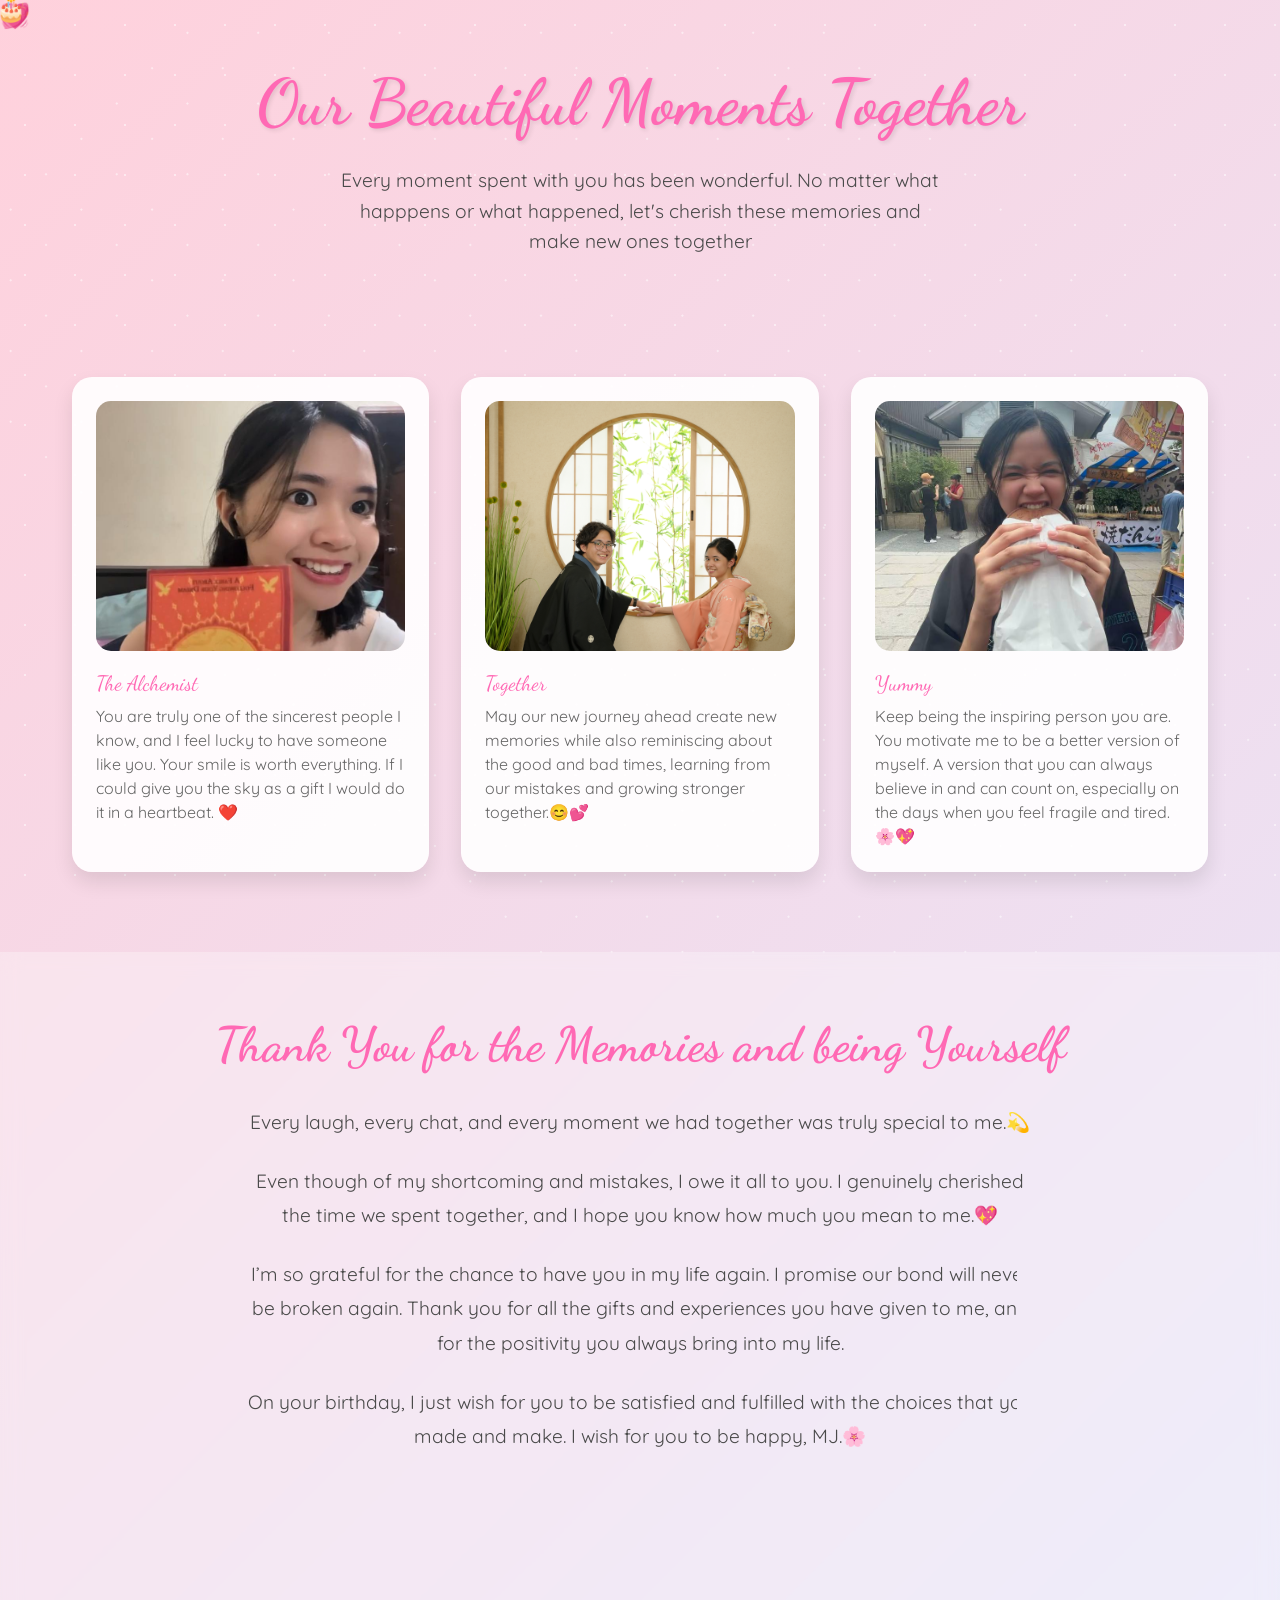
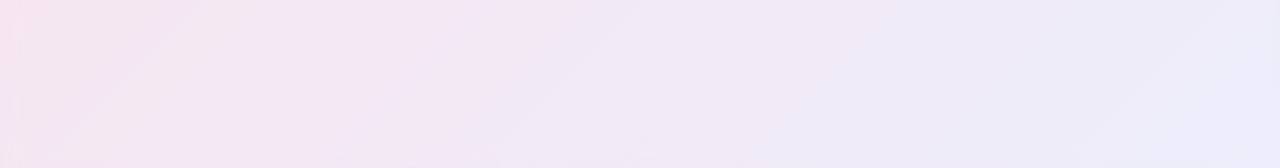
==== last.html @ 24958ceb "Add files via upload" ====
<!DOCTYPE html>
<html lang="en">

<head>
    <meta charset="UTF-8">
    <meta name="viewport" content="width=device-width, initial-scale=1.0">
    <title>All about you! ✨</title>
    <style>
        @import url('https://fonts.googleapis.com/css2?family=Dancing+Script:wght@700&family=Quicksand:wght@300;400;500;600&display=swap');

        * {
            margin: 0;
            padding: 0;
            box-sizing: border-box;
            cursor: none !important;
        }

        .cake-cursor {
            position: fixed;
            font-size: 24px;
            line-height: 1;
            pointer-events: none;
            transform: translate(-4px, -4px);
            z-index: 9999;
        }

        body {
            min-height: 100vh;
            background: linear-gradient(135deg,
                    #ffd1dc 0%,
                    #e6e6fa 25%,
                    #ffefd5 50%,
                    #e6e6fa 75%,
                    #ffd1dc 100%);
            background-size: 400% 400%;
            animation: gradientFlow 15s ease infinite;
            font-family: 'Quicksand', sans-serif;
            overflow-x: hidden;
            color: #4a4a4a;
        }

        @keyframes gradientFlow {
            0% {
                background-position: 0% 50%;
            }

            50% {
                background-position: 100% 50%;
            }

            100% {
                background-position: 0% 50%;
            }
        }

        /* Enhanced Sparkle Effect */
        .magic-sparkles {
            position: fixed;
            top: 0;
            left: 0;
            width: 100%;
            height: 100%;
            pointer-events: none;
            z-index: 1;
        }

        .sparkle {
            position: absolute;
            width: 6px;
            height: 6px;
            border-radius: 50%;
            background-color: white;
            animation: twinkle var(--duration, 4s) ease-in-out infinite;
            opacity: 0;
        }

        @keyframes twinkle {

            0%,
            100% {
                opacity: 0;
                transform: scale(0.5);
            }

            50% {
                opacity: 0.8;
                transform: scale(1);
            }
        }

        /* Generate 50 sparkles with different positions and animations */
        .magic-sparkles::before,
        .magic-sparkles::after {
            content: '';
            position: absolute;
            width: 100%;
            height: 100%;
            background-image: radial-gradient(circle, white 1px, transparent 1px);
            background-size: 50px 50px;
            animation: sparkleLayer 8s linear infinite;
            opacity: 0.5;
        }

        .magic-sparkles::after {
            animation-delay: -4s; 
            transform: rotate(45deg);
        }

        @keyframes sparkleLayer {
            0% {
                transform: translateY(0);
            }

            100% {
                transform: translateY(-50px);
            }
        }

        /* Floating Hearts */
        .floating-hearts {
            position: fixed;
            width: 100%;
            height: 100%;
            pointer-events: none;
            z-index: 2;
        }

        .heart {
            position: absolute;
            font-size: 1.5rem;
            color: rgba(255, 105, 180, 0.6);
            animation: floatHeart var(--float-duration, 6s) ease-in-out infinite;
            animation-delay: var(--delay, 0s);
        }

        @keyframes floatHeart {
            0% {
                transform: translate(0, 100vh) rotate(0deg);
            }

            100% {
                transform: translate(var(--translate-x, 0), -100vh) rotate(360deg);
            }
        }

        /* Welcome Section */
        .welcome {
            text-align: center;
            padding: 4rem 2rem;
            position: relative;
            z-index: 3;
        }

        .welcome h1 {
            font-family: 'Dancing Script', cursive;
            font-size: 4rem;
            color: #ff69b4;
            text-shadow: 2px 2px 4px rgba(0, 0, 0, 0.1);
            animation: fadeInScale 2s ease;
        }

        .welcome p {
            font-size: 1.2rem;
            max-width: 600px;
            margin: 1.5rem auto;
            line-height: 1.6;
            animation: fadeIn 2s ease 0.5s both;
        }

        /* Enhanced Memory Cards */
        .memory-container {
            max-width: 1200px;
            margin: 0 auto;
            padding: 2rem;
            display: grid;
            grid-template-columns: repeat(auto-fit, minmax(300px, 1fr));
            gap: 2rem;
            z-index: 3;
            position: relative;
        }

        .memory-card {
            background: rgba(255, 255, 255, 0.9);
            border-radius: 20px;
            padding: 1.5rem;
            box-shadow: 0 10px 20px rgba(0, 0, 0, 0.1);
            transition: all 0.5s cubic-bezier(0.4, 0, 0.2, 1);
            position: relative;
            overflow: hidden;
        }

        .memory-card:hover {
            transform: translateY(-10px) scale(1.02);
            box-shadow: 0 15px 30px rgba(0, 0, 0, 0.15);
        }

        .memory-card::before {
            content: '';
            position: absolute;
            top: 0;
            left: 0;
            width: 100%;
            height: 100%;
            background: linear-gradient(45deg, transparent, rgba(255, 255, 255, 0.4), transparent);
            transform: translateX(-100%);
            transition: 0.5s;
        }

        .memory-card:hover::before {
            transform: translateX(100%);
        }

        .memory-img {
            width: 100%;
            height: 250px;
            object-fit: cover;
            border-radius: 15px;
            margin-bottom: 1rem;
            transition: transform 0.5s ease;
        }

        .memory-card:hover .memory-img {
            transform: scale(1.05);
        }

        .memory-date {
            font-family: 'Dancing Script', cursive;
            color: #ff69b4;
            font-size: 1.3rem;
            margin-bottom: 0.5rem;
        }

        .memory-caption {
            font-size: 1rem;
            line-height: 1.5;
            color: #666;
        }

        /* Final Message Section */
        .final-message {
            text-align: center;
            padding: 4rem 2rem;
            background: rgba(255, 255, 255, 0.3);
            backdrop-filter: blur(10px);
            margin-top: 3rem;
            position: relative;
            z-index: 3;
        }

        .final-message h2 {
            font-family: 'Dancing Script', cursive;
            font-size: 3rem;
            color: #ff69b4;
            margin-bottom: 2rem;
            animation: heartbeat 2s infinite;
        }

        @keyframes heartbeat {

            0%,
            100% {
                transform: scale(1);
            }

            50% {
                transform: scale(1.1);
            }
        }

        .final-message p {
            font-size: 1.2rem;
            max-width: 800px;
            margin: 0 auto 1.5rem;
            line-height: 1.8;
        }

        .final-message p:last-of-type {
            margin-bottom: 2rem;
        }

        .goodbye-btn {
            display: inline-block;
            padding: 1rem 2rem;
            font-size: 1.2rem;
            background: linear-gradient(45deg, #ff69b4, #da70d6);
            color: white;
            border: none;
            border-radius: 50px;
            cursor: pointer;
            text-decoration: none;
            transition: all 0.3s ease;
            box-shadow: 0 5px 15px rgba(255, 105, 180, 0.4);
            animation: float 3s infinite ease-in-out;
        }

        .goodbye-btn:hover {
            transform: translateY(-5px);
            box-shadow: 0 8px 20px rgba(255, 105, 180, 0.6);
        }

        @keyframes float {

            0%,
            100% {
                transform: translateY(0);
            }

            50% {
                transform: translateY(-10px);
            }
        }

        /* Animations */
        @keyframes fadeInScale {
            0% {
                opacity: 0;
                transform: scale(0.8);
            }

            100% {
                opacity: 1;
                transform: scale(1);
            }
        }

        @keyframes fadeIn {
            0% {
                opacity: 0;
            }

            100% {
                opacity: 1;
            }
        }

        /* Generate Hearts */
        .js-generate-hearts {
            position: fixed;
            width: 100%;
            height: 100%;
            pointer-events: none;
            z-index: 2;
        }

        /* Custom Scrollbar */
        ::-webkit-scrollbar {
            width: 12px;
        }

        ::-webkit-scrollbar-track {
            background: rgba(255, 255, 255, 0.4);
        }

        ::-webkit-scrollbar-thumb {
            background: linear-gradient(45deg, #ff69b4, #da70d6);
            border-radius: 6px;
        }

        /* Responsive Design */
        @media (max-width: 768px) {
            .welcome h1 {
                font-size: 3rem;
            }

            .memory-container {
                grid-template-columns: 1fr;
            }

            .final-message h2 {
                font-size: 2.5rem;
            }
        }
    </style>
</head>

<body>
    <div class="cake-cursor" aria-hidden="true">🎂</div>
    <div class="magic-sparkles"></div>
    <div class="floating-hearts">
        <!-- Hearts will be generated via CSS -->
        <div class="heart" style="--float-duration: 6s; --delay: 0s; --translate-x: 20px;">💝</div>
        <div class="heart" style="--float-duration: 8s; --delay: 1s; --translate-x: -30px;">💖</div>
        <div class="heart" style="--float-duration: 7s; --delay: 2s; --translate-x: 40px;">💗</div>
        <div class="heart" style="--float-duration: 9s; --delay: 3s; --translate-x: -20px;">💓</div>
        <div class="heart" style="--float-duration: 5s; --delay: 4s; --translate-x: 30px;">💕</div>
    </div>

    <section class="welcome">
        <h1>Our Beautiful Moments Together</h1>
        <p>Every moment spent with you has been wonderful. No matter what happpens or what happened, let's cherish these memories and make new ones together </p>
    </section>

    <div class="memory-container">
        <div class="memory-card">
            <img src="./d1.jpg" alt="Hair Cut" class="memory-img">
            <div class="memory-date">The Alchemist</div>
            <div class="memory-caption">You are truly one of the sincerest people I know, and I feel lucky to have someone
                like you. Your smile is worth everything. If I could give you the sky as a gift I would do it in a heartbeat. ❤️</div>
        </div>
        <div class="memory-card">
            <img src="./d2.jpg" alt="Kimono" class="memory-img">
            <div class="memory-date">Together</div>
            <div class="memory-caption">May our new journey ahead create new memories while also reminiscing about the good and bad times, learning from our mistakes and growing stronger together.😊💕</div>
        </div>
        <div class="memory-card">
            <img src="./d3.jpg" alt="Out and About" class="memory-img">
            <div class="memory-date">Yummy</div>
            <div class="memory-caption">Keep being the inspiring person you are. You motivate me to be a better version of myself. A version that you can always believe in and can count on, especially on the days when you feel fragile and tired.🌸💖</div>
        </div>

    </div>

    <section class="final-message">
        <h2>Thank You for the Memories and being Yourself</h2>
        <p>Every laugh, every chat, and every moment we had together was truly special to me.💫</p>
        <p>Even though of my shortcoming and mistakes, I owe it all to you. I genuinely cherished the time we spent together, and I hope you know how much you mean to me.💖</p>
        <p>I’m so grateful for the chance to have you in my life again. I promise our bond will never be broken again. Thank you for all the gifts and experiences you have given to me, and for the positivity you always bring into my life.</p>
        <p>On your birthday, I just wish for you to be satisfied and fulfilled with the choices that you made and make. I wish for you to be happy, MJ.🌸</p>
        <p>You deserve all the joy and love this world has to offer. Keep shining and always remember that you are worth it. Spread your love and wisdom wherever you choose to walk the path of life. There is no boundary between us. Happy Birthday again. I love you, my Dearest, MJ.✨</p>
        <a href="#" class="goodbye-btn">Fight On! 💝</a>
    </section>

    <script>
        const cakeCursor = document.querySelector('.cake-cursor');
        document.addEventListener('mousemove', (event) => {
            cakeCursor.style.left = event.clientX + 'px';
            cakeCursor.style.top = event.clientY + 'px';
        });
    </script>
</body>

</html>
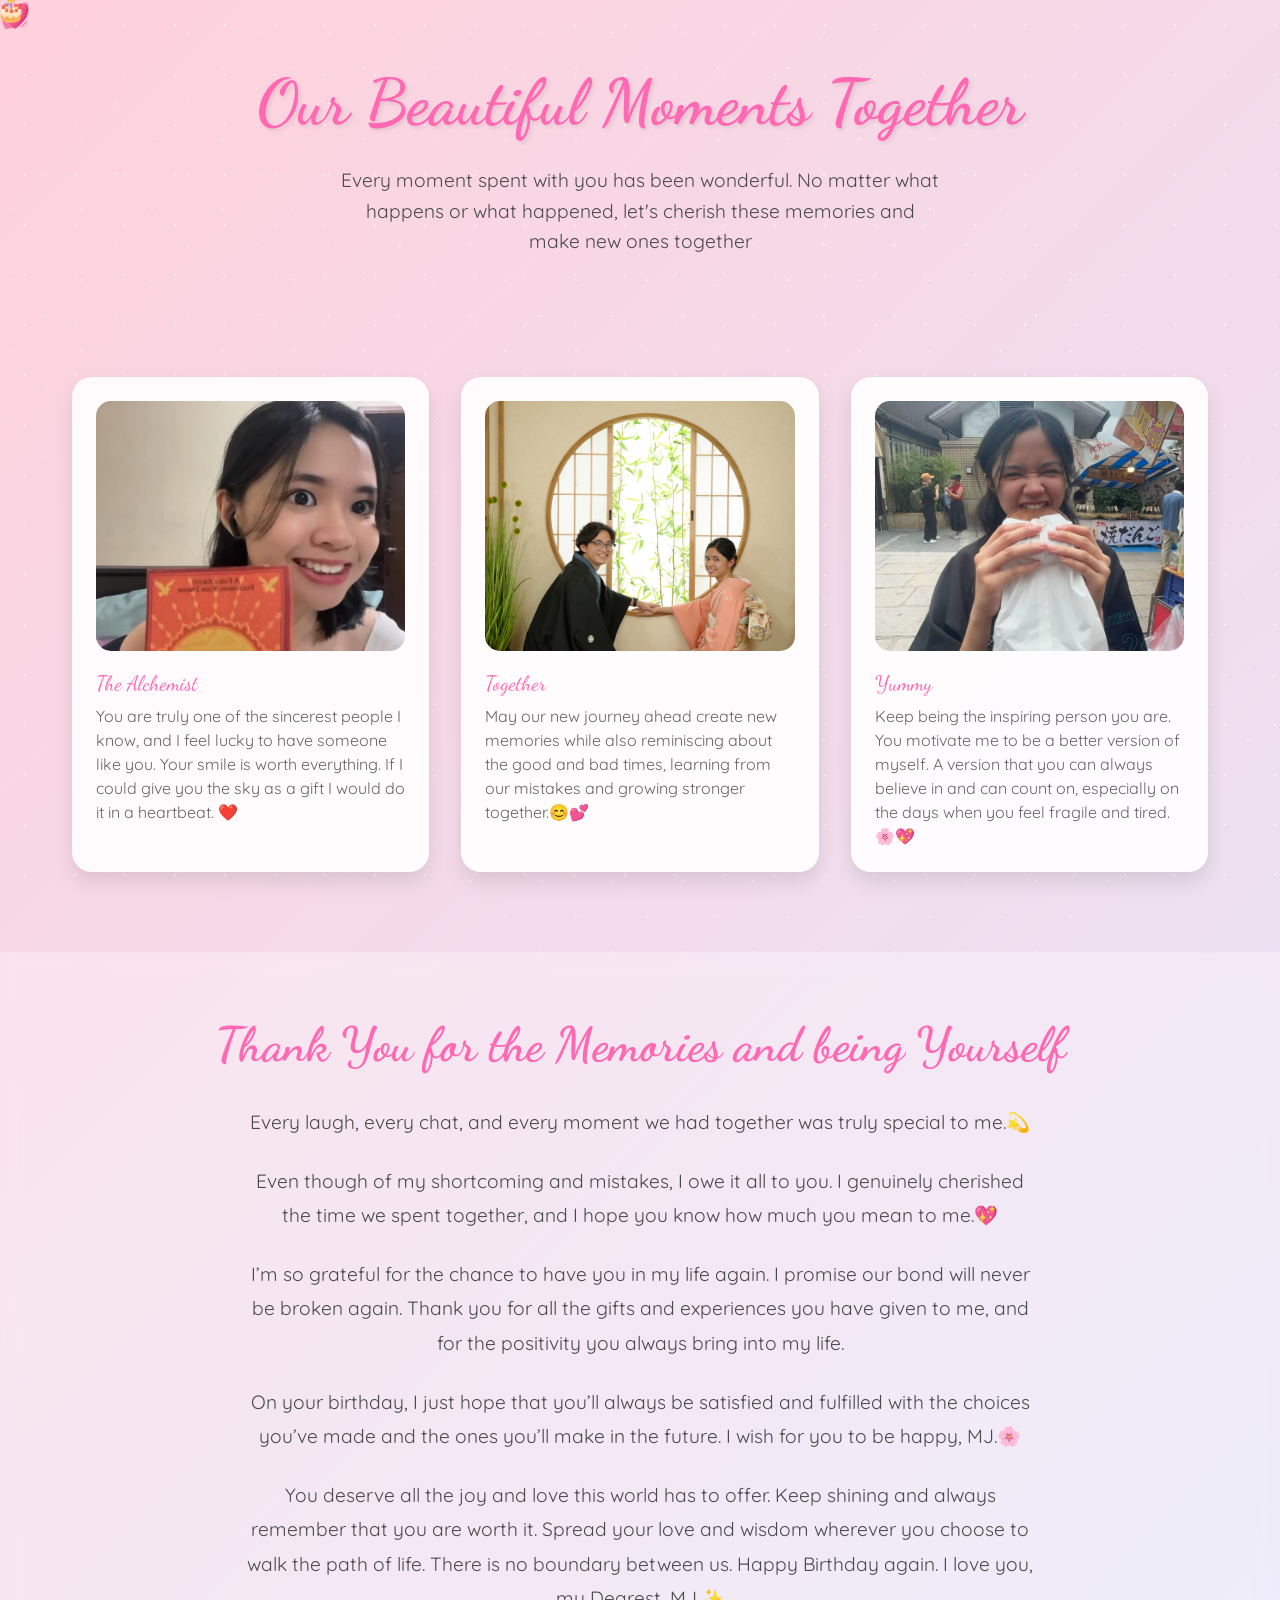
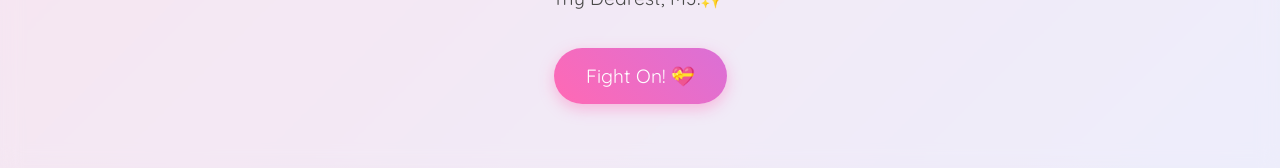
==== commit a740f013: "Update last.html" ====
--- a/last.html
+++ b/last.html
@@ -387,7 +387,7 @@
 
     <section class="welcome">
         <h1>Our Beautiful Moments Together</h1>
-        <p>Every moment spent with you has been wonderful. No matter what happpens or what happened, let's cherish these memories and make new ones together </p>
+        <p>Every moment spent with you has been wonderful. No matter what happens or what happened, let's cherish these memories and make new ones together </p>
     </section>
 
     <div class="memory-container">
@@ -415,7 +415,7 @@
         <p>Every laugh, every chat, and every moment we had together was truly special to me.💫</p>
         <p>Even though of my shortcoming and mistakes, I owe it all to you. I genuinely cherished the time we spent together, and I hope you know how much you mean to me.💖</p>
         <p>I’m so grateful for the chance to have you in my life again. I promise our bond will never be broken again. Thank you for all the gifts and experiences you have given to me, and for the positivity you always bring into my life.</p>
-        <p>On your birthday, I just wish for you to be satisfied and fulfilled with the choices that you made and make. I wish for you to be happy, MJ.🌸</p>
+        <p>On your birthday, I just hope that you’ll always be satisfied and fulfilled with the choices you’ve made and the ones you’ll make in the future. I wish for you to be happy, MJ.🌸</p>
         <p>You deserve all the joy and love this world has to offer. Keep shining and always remember that you are worth it. Spread your love and wisdom wherever you choose to walk the path of life. There is no boundary between us. Happy Birthday again. I love you, my Dearest, MJ.✨</p>
         <a href="#" class="goodbye-btn">Fight On! 💝</a>
     </section>
@@ -429,4 +429,4 @@
     </script>
 </body>
 
-</html>+</html>
